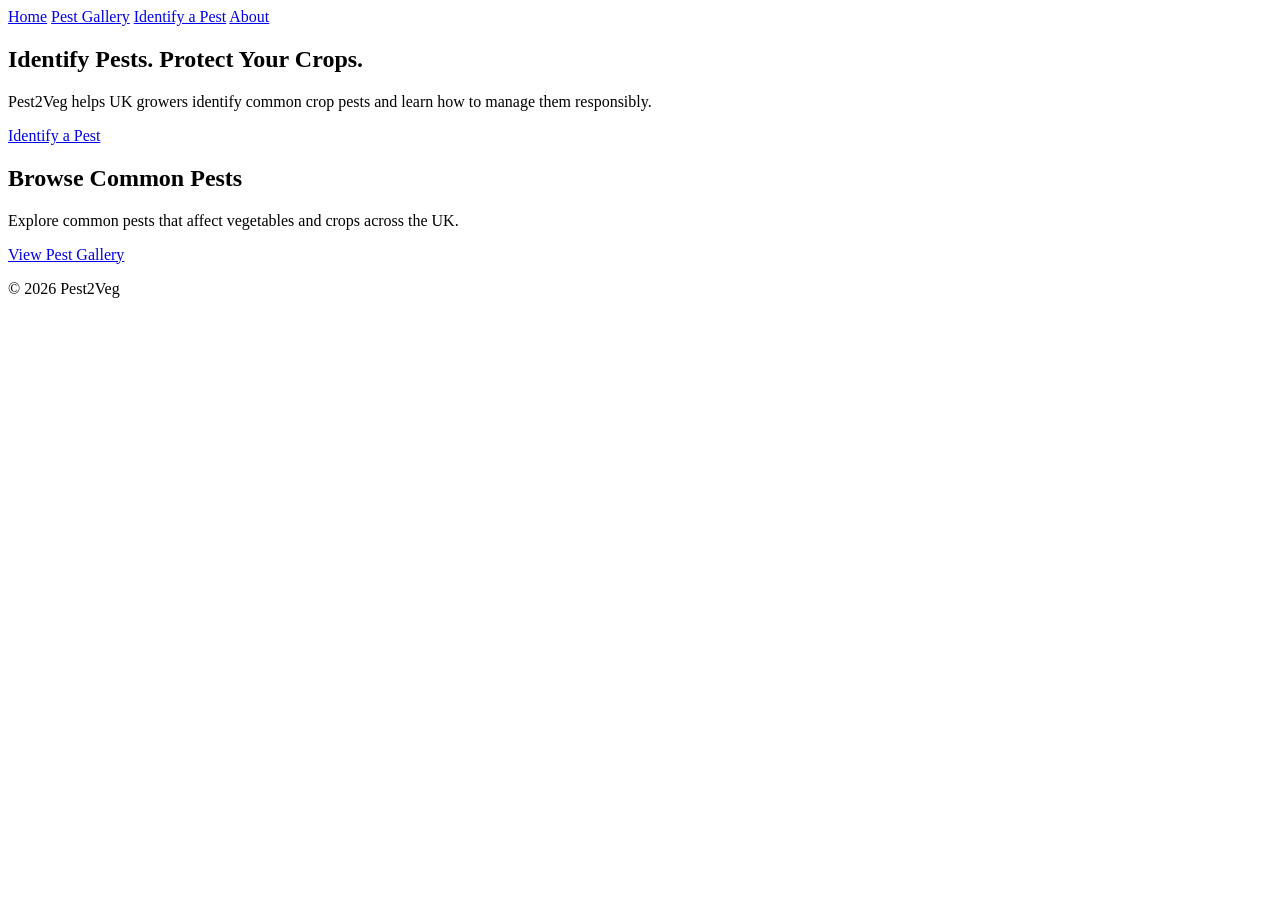
==== index.html @ 7bd34e74 "Add initial homepage HTML structure" ====
<!DOCTYPE html>
<html lang="en">
  <head>
    <meta charset="UTF-8">
    <meta name="viewport" content="width=device-width, initial-scale=1.0">
    <title>Pest2Veg | Pest Identification</title>
    <meta name="description" content="Pest2Veg helps UK growers identify common crop pests and find useful pest information.">
  </head>
  <body>
    <header>
      <nav>
        <a href="index.html">Home</a>
        <a href="gallery.html">Pest Gallery</a>
        <a href="identify.html">Identify a Pest</a>
        <a href="about.html">About</a>
      </nav>
    </header>
    <main>
      <section>
        <h1>Identify Pests. Protect Your Crops.</h1>
        <p>Pest2Veg helps UK growers identify common crop pests and learn how to manage them responsibly.</p>
        <a href="identify.html">Identify a Pest</a>
      </section>
      <section>
        <h2>Browse Common Pests</h2>
        <p>Explore common pests that affect vegetables and crops across the UK.</p>
        <a href="gallery.html">View Pest Gallery</a>
      </section>
    </main>
    <footer>
      <p>&copy; 2026 Pest2Veg</p>
    </footer>
  </body>
</html>
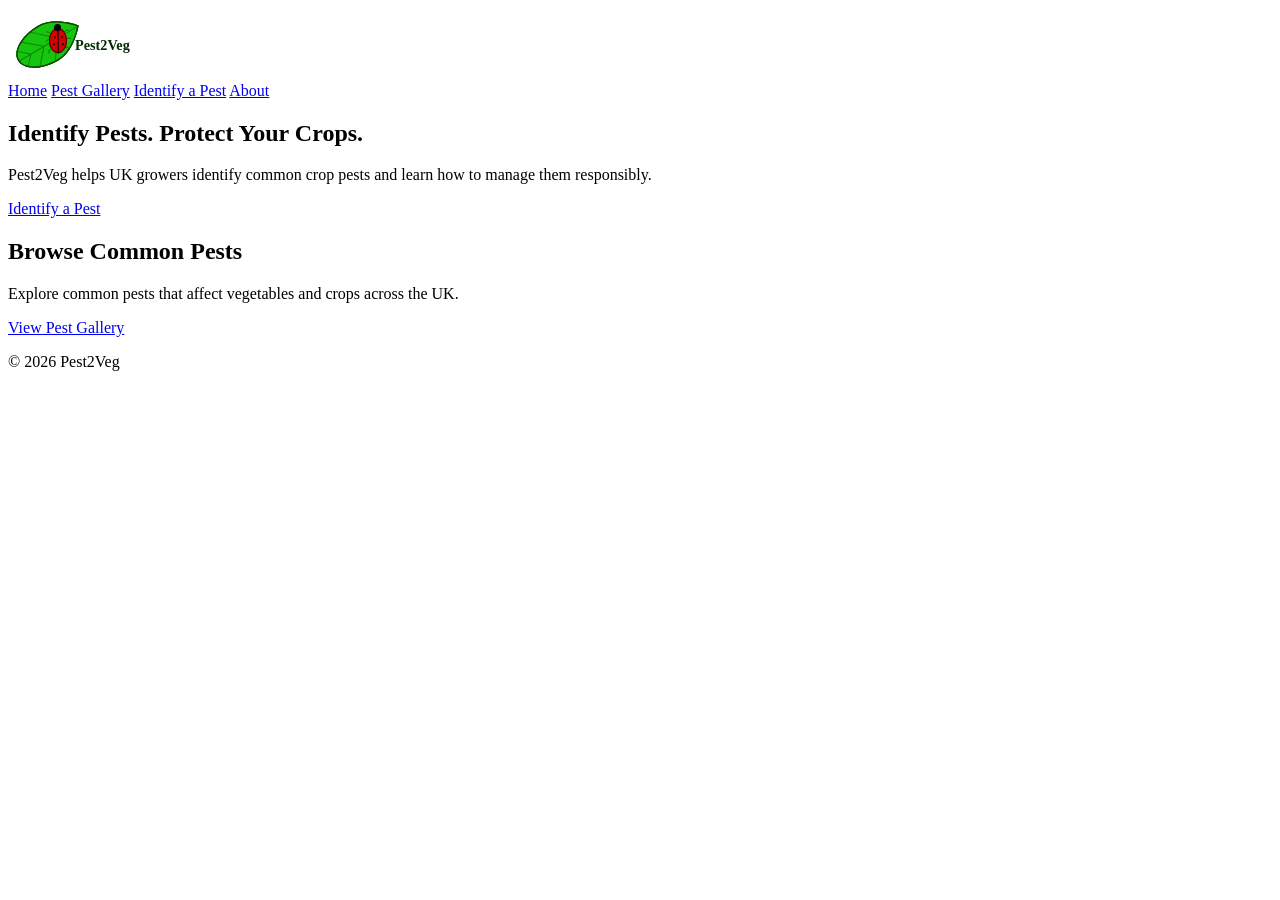
==== commit 5b0f6728: "Add Pest2Veg logo to homepage header" ====
--- a/index.html
+++ b/index.html
@@ -8,6 +8,7 @@
   </head>
   <body>
     <header>
+      <img src="pest2veg-logo.svg" alt="Pest2Veg">
       <nav>
         <a href="index.html">Home</a>
         <a href="gallery.html">Pest Gallery</a>
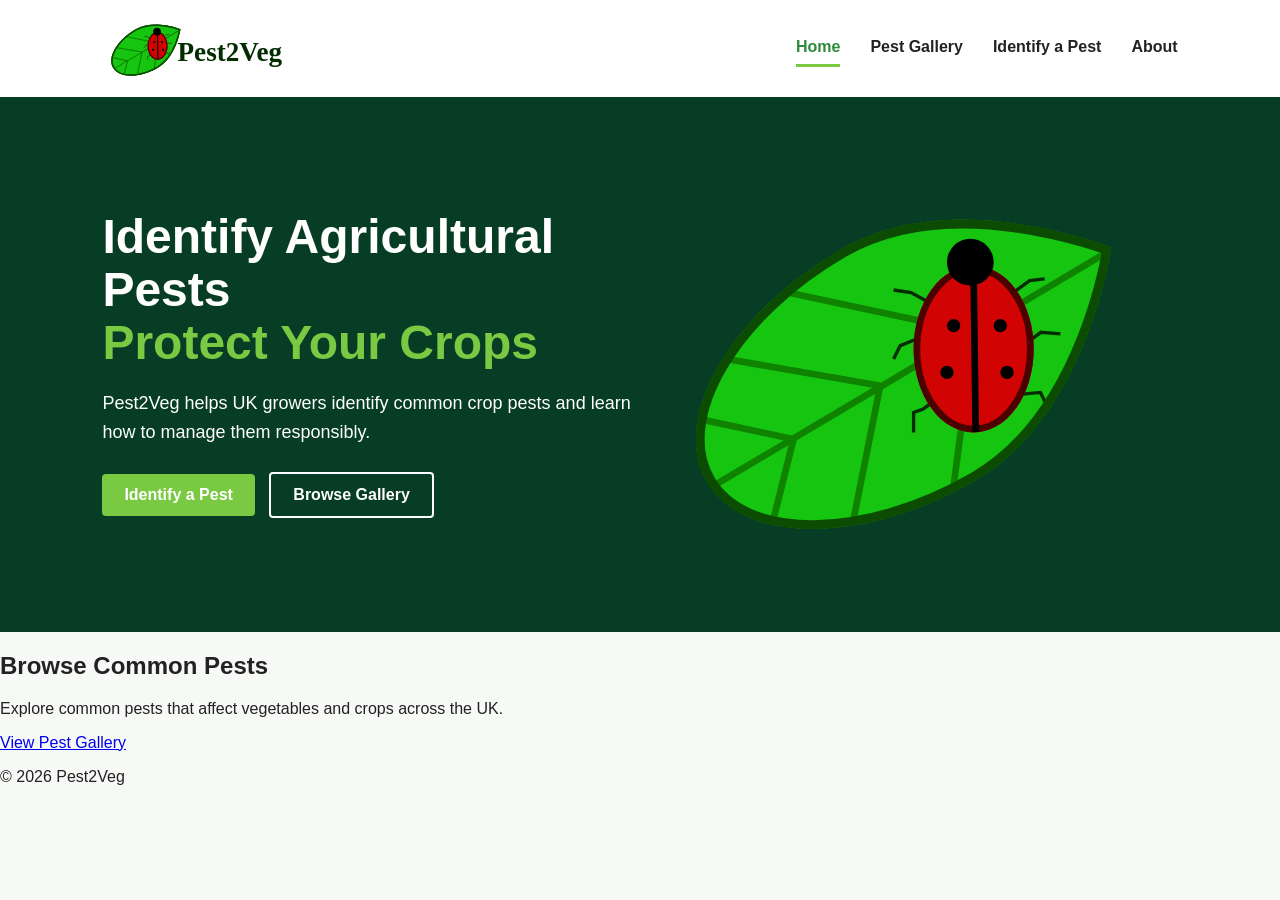
==== commit 33c607db: "Add initial site styling and Pest2Veg branding" ====
--- a/index.html
+++ b/index.html
@@ -3,6 +3,7 @@
   <head>
     <meta charset="UTF-8">
     <meta name="viewport" content="width=device-width, initial-scale=1.0">
+    <link rel="stylesheet" href="style.css">
     <title>Pest2Veg | Pest Identification</title>
     <meta name="description" content="Pest2Veg helps UK growers identify common crop pests and find useful pest information.">
   </head>
@@ -10,17 +11,26 @@
     <header>
       <img src="pest2veg-logo.svg" alt="Pest2Veg">
       <nav>
-        <a href="index.html">Home</a>
+        <a class="active" href="index.html">Home</a>
         <a href="gallery.html">Pest Gallery</a>
         <a href="identify.html">Identify a Pest</a>
         <a href="about.html">About</a>
       </nav>
     </header>
     <main>
-      <section>
-        <h1>Identify Pests. Protect Your Crops.</h1>
+      <section class="hero">
+        <div class="hero-content">
+        <h1>
+          Identify Agricultural Pests<br> 
+          <span>Protect Your Crops</span>
+        </h1>
         <p>Pest2Veg helps UK growers identify common crop pests and learn how to manage them responsibly.</p>
-        <a href="identify.html">Identify a Pest</a>
+        <a class="btn btn-primary" href="identify.html">Identify a Pest</a>
+        <a class="btn btn-secondary" href="gallery.html">Browse Gallery</a>
+        </div>
+        <div class="hero-image">
+          <img src="pest2veg-icon.svg" alt="">
+        </div>
       </section>
       <section>
         <h2>Browse Common Pests</h2>
--- a/style.css
+++ b/style.css
@@ -0,0 +1,125 @@
+/* ---------- GLOBAL ---------- */
+
+body {
+    margin: 0;
+    font-family: Arial, sans-serif;
+    background-color: #f7f9f6;
+    color: #222;
+}
+
+
+/* ---------- HEADER ---------- */
+
+header {
+    background-color: #ffffff;
+}
+
+header > img {
+    width: 180px;
+    height: auto;
+}
+
+
+/* ---------- HOMEPAGE HERO ---------- */
+
+.hero {
+    display: flex;
+    align-items: center;
+    justify-content: space-between;
+    background-color: #063d24;
+    color: white;
+    padding: 35px 8%;
+    min-height: 300px;
+}
+
+
+/* Left side */
+
+.hero-content {
+    flex: 1;
+    max-width: 550px;
+}
+
+.hero-content h1 {
+    font-size: 48px;
+    line-height: 1.1;
+    margin-top: 0;
+    margin-bottom: 20px;
+}
+
+.hero-content h1 span {
+    color: #7ac943;
+}
+
+.hero-content p {
+    font-size: 18px;
+    line-height: 1.6;
+    margin-bottom: 25px;
+}
+
+
+/* Right side */
+
+.hero-image {
+    flex: 1;
+    display: flex;
+    justify-content: center;
+    align-items: center;
+}
+
+.hero-image img {
+    width: 550px;
+    height: auto;
+    max-width: 100%;
+}
+
+
+/* ---------- HERO BUTTONS ---------- */
+
+.btn {
+    display: inline-block;
+    padding: 12px 22px;
+    margin-right: 10px;
+    text-decoration: none;
+    font-weight: bold;
+    border-radius: 4px;
+}
+
+.btn-primary {
+    background-color: #7ac943;
+    color: white;
+}
+
+.btn-secondary {
+    border: 2px solid white;
+    color: white;
+}
+
+header {
+    display:flex;
+    align-items: center;
+    justify-content: space-between;
+    padding: 10px 8%;
+    background-color: #ffffff;
+}
+
+nav {
+    display: flex;
+    gap: 30px;
+}
+
+nav a {
+    color: #222;
+    text-decoration: none;
+    font-weight: 600;
+    padding: 8px 0;
+}
+
+nav a:hover {
+    color: #2e8b3c;
+}
+
+nav a.active {
+    color: #2e8b3c;
+    border-bottom: 3px solid #7ac943;
+}
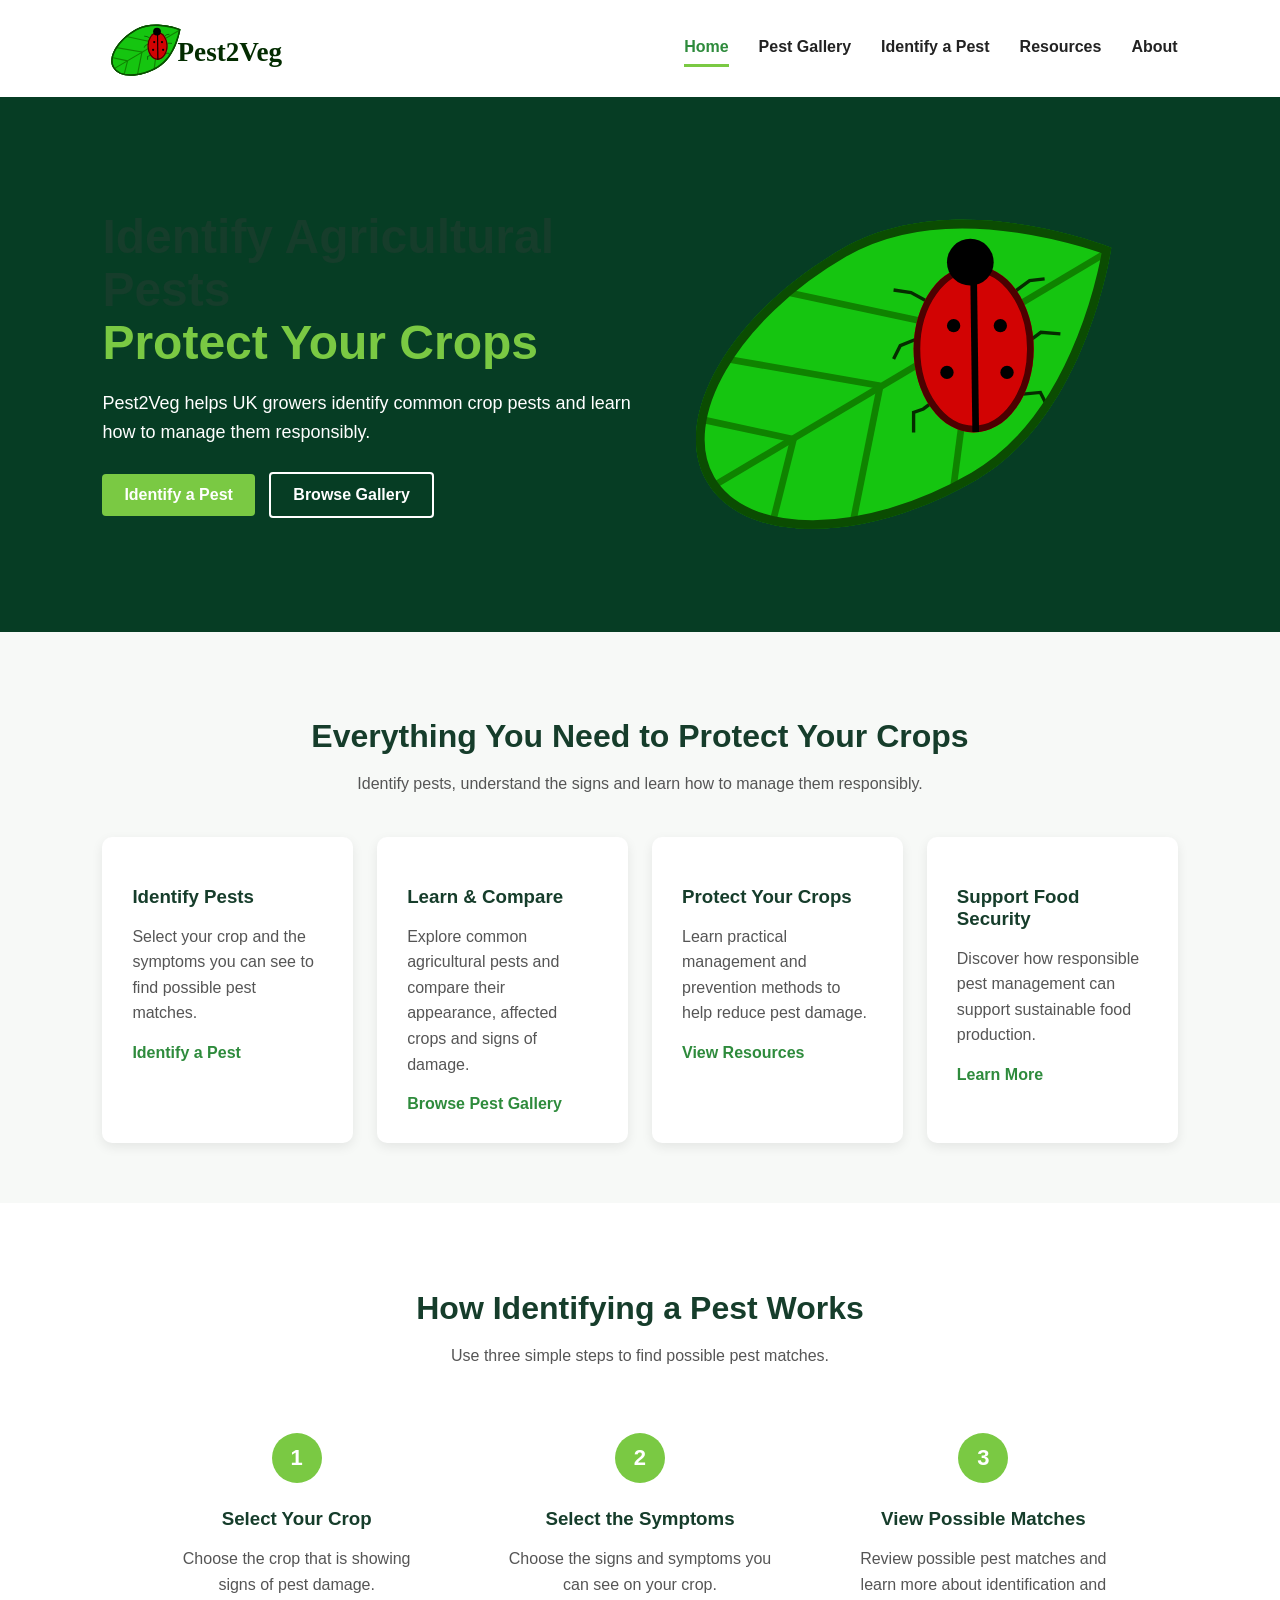
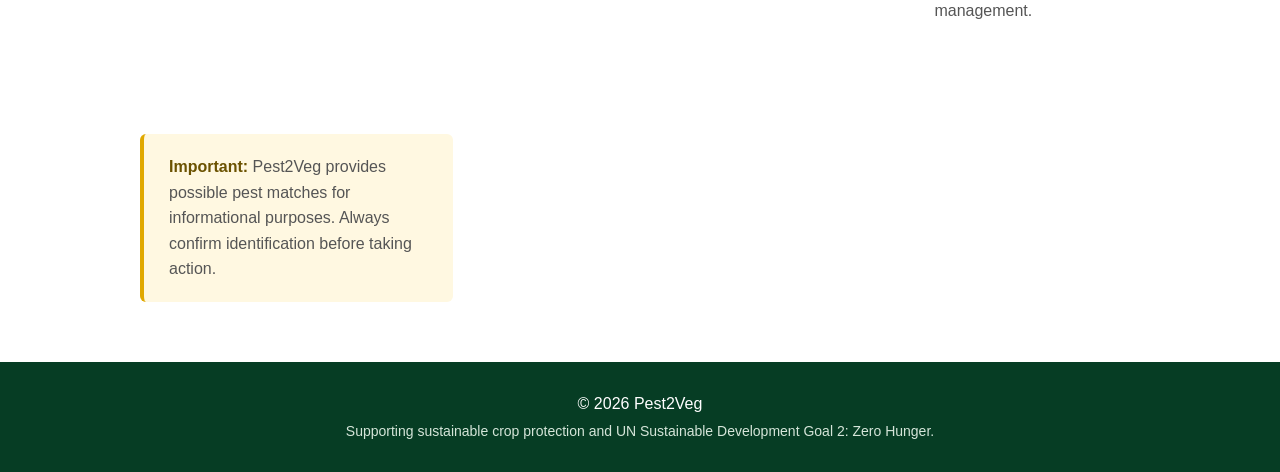
==== commit a586a0c4: "Build pest gallery layout and add pest images" ====
--- a/index.html
+++ b/index.html
@@ -5,41 +5,125 @@
     <meta name="viewport" content="width=device-width, initial-scale=1.0">
     <link rel="stylesheet" href="style.css">
     <title>Pest2Veg | Pest Identification</title>
-    <meta name="description" content="Pest2Veg helps UK growers identify common crop pests and find useful pest information.">
+    <meta
+      name="description"
+      content="Pest2Veg helps UK growers identify common crop pests and find useful pest information."
+    >
   </head>
+
   <body>
     <header>
       <img src="pest2veg-logo.svg" alt="Pest2Veg">
+
       <nav>
         <a class="active" href="index.html">Home</a>
         <a href="gallery.html">Pest Gallery</a>
         <a href="identify.html">Identify a Pest</a>
+        <a href="resources.html">Resources</a>
         <a href="about.html">About</a>
       </nav>
     </header>
+
     <main>
       <section class="hero">
         <div class="hero-content">
-        <h1>
-          Identify Agricultural Pests<br> 
-          <span>Protect Your Crops</span>
-        </h1>
-        <p>Pest2Veg helps UK growers identify common crop pests and learn how to manage them responsibly.</p>
-        <a class="btn btn-primary" href="identify.html">Identify a Pest</a>
-        <a class="btn btn-secondary" href="gallery.html">Browse Gallery</a>
+          <h1>
+            Identify Agricultural Pests<br>
+            <span>Protect Your Crops</span>
+          </h1>
+
+          <p>
+            Pest2Veg helps UK growers identify common crop pests and learn how
+            to manage them responsibly.
+          </p>
+
+          <a class="btn btn-primary" href="identify.html">Identify a Pest</a>
+          <a class="btn btn-secondary" href="gallery.html">Browse Gallery</a>
         </div>
+
         <div class="hero-image">
           <img src="pest2veg-icon.svg" alt="">
         </div>
       </section>
-      <section>
-        <h2>Browse Common Pests</h2>
-        <p>Explore common pests that affect vegetables and crops across the UK.</p>
-        <a href="gallery.html">View Pest Gallery</a>
+
+      <section class="features">
+        <div class="section-heading">
+          <h2>Everything You Need to Protect Your Crops</h2>
+          <p>
+            Identify pests, understand the signs and learn how to manage them
+            responsibly.
+          </p>
+        </div>
+
+        <div class="feature-grid">
+          <div class="feature-card">
+            <h3>Identify Pests</h3>
+            <p>
+              Select your crop and the symptoms you can see to find possible
+              pest matches.
+            </p>
+            <a href="identify.html">Identify a Pest</a>
+          </div>
+
+          <div class="feature-card">
+            <h3>Learn &amp; Compare</h3>
+            <p>
+              Explore common agricultural pests and compare their appearance,
+              affected crops and signs of damage.
+            </p>
+            <a href="gallery.html">Browse Pest Gallery</a>
+          </div>
+
+          <div class="feature-card">
+            <h3>Protect Your Crops</h3>
+            <p>
+              Learn practical management and prevention methods to help reduce
+              pest damage.
+            </p>
+            <a href="resources.html">View Resources</a>
+          </div>
+
+          <div class="feature-card">
+            <h3>Support Food Security</h3>
+            <p>
+              Discover how responsible pest management can support sustainable
+              food production.
+            </p>
+            <a href="about.html">Learn More</a>
+          </div>
+        </div>
+      </section>
+      <section class="how-it-works">
+        <div class="section-heading">
+          <h2>How Identifying a Pest Works</h2>
+          <p>Use three simple steps to find possible pest matches.</p>
+        </div>
+        <div class="steps">
+          <div class="step">
+            <span class="step-number">1</span>
+            <h3>Select Your Crop</h3>
+            <p>Choose the crop that is showing signs of pest damage.</p>
+          </div>
+          <div class="step">
+            <span class="step-number">2</span>
+            <h3>Select the Symptoms</h3>
+            <p>Choose the signs and symptoms you can see on your crop.</p>
+          </div>
+          <div class="step">
+            <span class="step-number">3</span>
+            <h3>View Possible Matches</h3>
+            <p>Review possible pest matches and learn more about identification and management.</p>
+          </div>
+          <div class="disclaimer">
+            <strong>Important:</strong>
+            <p>Pest2Veg provides possible pest matches for informational purposes. Always confirm identification before taking action.</p>
+          </div>
+        </div>
       </section>
     </main>
     <footer>
-      <p>&copy; 2026 Pest2Veg</p>
-    </footer>
+  <p>&copy; 2026 Pest2Veg</p>
+  <p>Supporting sustainable crop protection and UN Sustainable Development Goal 2: Zero Hunger.</p>
+</footer>
   </body>
 </html>
--- a/style.css
+++ b/style.css
@@ -11,12 +11,40 @@
 /* ---------- HEADER ---------- */
 
 header {
+    display: flex;
+    align-items: center;
+    justify-content: space-between;
+    padding: 10px 8%;
     background-color: #ffffff;
 }
 
 header > img {
     width: 180px;
     height: auto;
+}
+
+
+/* ---------- NAVIGATION ---------- */
+
+nav {
+    display: flex;
+    gap: 30px;
+}
+
+nav a {
+    color: #222;
+    text-decoration: none;
+    font-weight: 600;
+    padding: 8px 0;
+}
+
+nav a:hover {
+    color: #2e8b3c;
+}
+
+nav a.active {
+    color: #2e8b3c;
+    border-bottom: 3px solid #7ac943;
 }
 
 
@@ -33,7 +61,7 @@
 }
 
 
-/* Left side */
+/* Hero left side */
 
 .hero-content {
     flex: 1;
@@ -58,7 +86,7 @@
 }
 
 
-/* Right side */
+/* Hero right side */
 
 .hero-image {
     flex: 1;
@@ -95,31 +123,278 @@
     color: white;
 }
 
-header {
-    display:flex;
+
+/* ---------- FEATURES SECTION ---------- */
+
+.features {
+    padding: 60px 8%;
+    background-color: #f7f9f7;
+}
+
+.section-heading {
+    text-align: center;
+    max-width: 700px;
+    margin: 0 auto 40px;
+}
+
+.section-heading h2 {
+    font-size: 32px;
+    color: #163d2b;
+    margin-bottom: 10px;
+}
+
+.section-heading p {
+    color: #555;
+    line-height: 1.6;
+}
+
+
+/* ---------- FEATURE CARDS ---------- */
+
+.feature-grid {
+    display: grid;
+    grid-template-columns: repeat(4, 1fr);
+    gap: 24px;
+}
+
+.feature-card {
+    background-color: #ffffff;
+    padding: 30px;
+    border-radius: 10px;
+    box-shadow: 0 4px 12px rgba(0, 0, 0, 0.08);
+    transition: transform 0.2s ease, box-shadow 0.2s ease;
+}
+
+.feature-card h3 {
+    color: #163d2b;
+    margin-bottom: 12px;
+}
+
+.feature-card p {
+    color: #555;
+    line-height: 1.6;
+    margin-bottom: 18px;
+}
+
+.feature-card a {
+    color: #2e8b3c;
+    text-decoration: none;
+    font-weight: 600;
+}
+
+.feature-card:hover {
+    transform: translateY(-5px);
+    box-shadow: 0 8px 20px rgba(0, 0, 0, 0.12);
+}
+
+/* ---------- HOW IT WORKS ---------- */
+
+.how-it-works {
+    padding: 60px 8%;
+    background-color: #ffffff;
+}
+
+.steps {
+    display: grid;
+    grid-template-columns: repeat(3, 1fr);
+    gap: 30px;
+    max-width: 1000px;
+    margin: 0 auto;
+}
+
+.step {
+    text-align: center;
+    padding: 25px;
+}
+
+.step-number {
+    display: inline-flex;
     align-items: center;
-    justify-content: space-between;
-    padding: 10px 8%;
+    justify-content: center;
+    width: 50px;
+    height: 50px;
+    background-color: #7ac943;
+    color: #ffffff;
+    border-radius: 50%;
+    font-size: 22px;
+    font-weight: bold;
+    margin-bottom: 15px;
+}
+
+.step h3 {
+    color: #163d2b;
+    margin: 10px 0;
+}
+
+.step p {
+    color: #555;
+    line-height: 1.6;
+}
+
+/* ---------- DISCLAIMER ---------- */
+
+.disclaimer {
+    max-width: 900px;
+    margin: 40px auto 0;
+    padding: 20px 25px;
+    background-color: #fff8e1;
+    border-left: 4px solid #e0a800;
+    border-radius: 6px;
+}
+
+.disclaimer strong {
+    color: #6b5200;
+}
+
+.disclaimer p {
+    display: inline;
+    color: #555;
+    line-height: 1.6;
+    margin: 0;
+}
+
+/* ---------- FOOTER ---------- */
+
+footer {
+    background-color: #063d24;
+    color: #ffffff;
+    text-align: center;
+    padding: 25px 8%;
+}
+
+footer p {
+    margin: 5px 0;
+    line-height: 1.5;
+}
+
+footer p:last-child {
+    font-size: 14px;
+    color: #d5e5d9;
+}
+
+/* ---------- PEST GALLERY ---------- */
+
+main > section {
+    padding: 40px 8%;
+}
+
+main > section h1 {
+    font-size: 40px;
+    color: #163d2b;
+    margin-bottom: 10px;
+}
+
+.page-intro {
+    color: #555;
+    font-size: 17px;
+    line-height: 1.6;
+    margin-bottom: 30px;
+}
+
+.gallery-filters {
+    display: grid;
+    grid-template-columns: 2fr 1fr 1fr;
+    gap: 20px;
     background-color: #ffffff;
-}
-
-nav {
-    display: flex;
-    gap: 30px;
-}
-
-nav a {
-    color: #222;
+    padding: 25px;
+    border-radius: 10px;
+    box-shadow: 0 4px 12px rgba(0, 0, 0, 0.08);
+}
+
+.filter-group {
+    display: flex;
+    flex-direction: column;
+    gap: 8px;
+}
+
+.filter-group label {
+    font-weight: 600;
+    color: #163d2b;
+}
+
+.filter-group input,
+.filter-group select {
+    padding: 12px;
+    border: 1px solid #ccc;
+    border-radius: 6px;
+    font-size: 15px;
+}
+
+.results-count {
+    margin-top: 25px;
+    color: #555;
+}
+
+/* ---------- PEST CARDS ---------- */
+
+.pest-grid {
+    display: grid;
+    grid-template-columns: repeat(4, 1fr);
+    gap: 24px;
+}
+
+.pest-card {
+    background-color: #ffffff;
+    padding: 25px;
+    border-radius: 10px;
+    box-shadow: 0 4px 12px rgba(0, 0, 0, 0.08);
+    transition: transform 0.2s ease, box-shadow 0.2s ease;
+}
+
+.pest-card:hover {
+    transform: translateY(-5px);
+    box-shadow: 0 8px 20px rgba(0, 0, 0, 0.12);
+}
+
+.pest-card h3 {
+    color: #163d2b;
+    margin-top: 0;
+    margin-bottom: 10px;
+}
+
+.pest-type {
+    display: inline-block;
+    background-color: #e7f4e4;
+    color: #2e6b35;
+    padding: 5px 10px;
+    border-radius: 20px;
+    font-size: 13px;
+    font-weight: 600;
+}
+
+.pest-card p {
+    color: #555;
+    line-height: 1.5;
+}
+
+.pest-card a {
+    color: #2e8b3c;
     text-decoration: none;
     font-weight: 600;
-    padding: 8px 0;
-}
-
-nav a:hover {
-    color: #2e8b3c;
-}
-
-nav a.active {
-    color: #2e8b3c;
-    border-bottom: 3px solid #7ac943;
+}
+
+.pest-card {
+    padding: 0;
+    overflow: hidden;
+}
+
+.pest-image {
+    height: 180px;
+    background-color: #e7eee8;
+    display: flex;
+    align-items: center;
+    justify-content: center;
+    color: #6b7c70;
+    font-weight: 600;
+}
+
+.pest-card-content {
+    padding: 22px;
+}
+
+.pest-image img {
+    width: 100%;
+    height: 180px;
+    object-fit: cover;
+    display:block;
 }
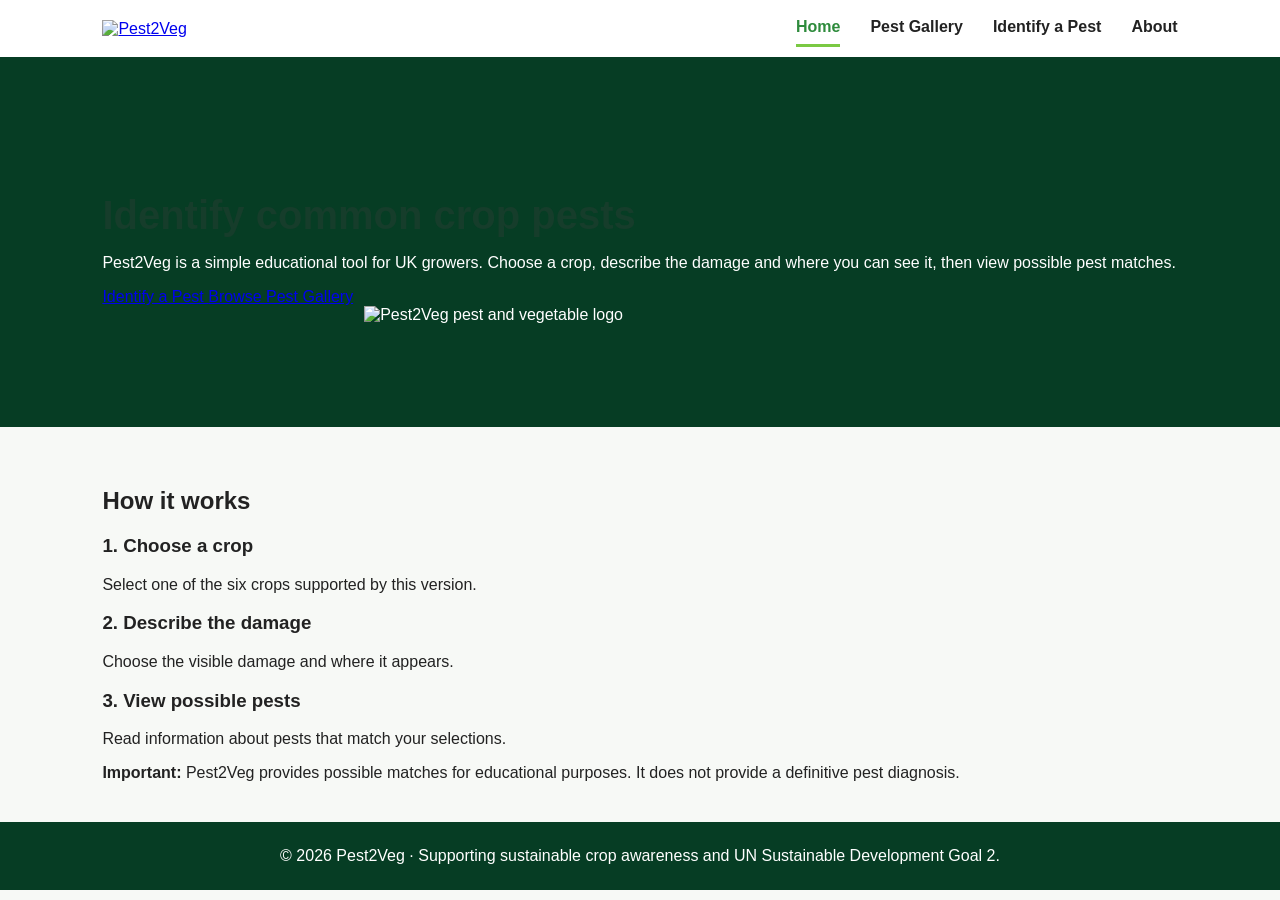
==== commit 5be60767: "Update Pest2Veg HTML structure Updated the main HTML pages for the simplified Pest2Veg structure. Ad" ====
--- a/index.html
+++ b/index.html
@@ -1,129 +1,121 @@
 <!DOCTYPE html>
 <html lang="en">
-  <head>
+
+<head>
     <meta charset="UTF-8">
-    <meta name="viewport" content="width=device-width, initial-scale=1.0">
+    <meta name="viewport" content="width=device-width, initial-scale=1">
+
+    <title>Pest2Veg | Home</title>
+
     <link rel="stylesheet" href="style.css">
-    <title>Pest2Veg | Pest Identification</title>
-    <meta
-      name="description"
-      content="Pest2Veg helps UK growers identify common crop pests and find useful pest information."
-    >
-  </head>
+</head>
 
-  <body>
+<body>
+
     <header>
-      <img src="pest2veg-logo.svg" alt="Pest2Veg">
+        <a href="index.html">
+            <img class="logo" src="assets/pest2veg-logo.svg" alt="Pest2Veg">
+        </a>
 
-      <nav>
-        <a class="active" href="index.html">Home</a>
-        <a href="gallery.html">Pest Gallery</a>
-        <a href="identify.html">Identify a Pest</a>
-        <a href="resources.html">Resources</a>
-        <a href="about.html">About</a>
-      </nav>
+        <nav>
+            <a class="active" href="index.html">Home</a>
+            <a href="gallery.html">Pest Gallery</a>
+            <a href="identify.html">Identify a Pest</a>
+            <a href="about.html">About</a>
+        </nav>
     </header>
 
     <main>
-      <section class="hero">
-        <div class="hero-content">
-          <h1>
-            Identify Agricultural Pests<br>
-            <span>Protect Your Crops</span>
-          </h1>
 
-          <p>
-            Pest2Veg helps UK growers identify common crop pests and learn how
-            to manage them responsibly.
-          </p>
+        <section class="hero">
 
-          <a class="btn btn-primary" href="identify.html">Identify a Pest</a>
-          <a class="btn btn-secondary" href="gallery.html">Browse Gallery</a>
-        </div>
+            <div class="hero-layout">
 
-        <div class="hero-image">
-          <img src="pest2veg-icon.svg" alt="">
-        </div>
-      </section>
+                <div class="hero-inner">
 
-      <section class="features">
-        <div class="section-heading">
-          <h2>Everything You Need to Protect Your Crops</h2>
-          <p>
-            Identify pests, understand the signs and learn how to manage them
-            responsibly.
-          </p>
-        </div>
+                    <h1>
+                        Identify <span>common crop pests</span>
+                    </h1>
 
-        <div class="feature-grid">
-          <div class="feature-card">
-            <h3>Identify Pests</h3>
-            <p>
-              Select your crop and the symptoms you can see to find possible
-              pest matches.
-            </p>
-            <a href="identify.html">Identify a Pest</a>
-          </div>
+                    <p>
+                        Pest2Veg is a simple educational tool for UK growers.
+                        Choose a crop, describe the damage and where you can see it,
+                        then view possible pest matches.
+                    </p>
 
-          <div class="feature-card">
-            <h3>Learn &amp; Compare</h3>
-            <p>
-              Explore common agricultural pests and compare their appearance,
-              affected crops and signs of damage.
-            </p>
-            <a href="gallery.html">Browse Pest Gallery</a>
-          </div>
+                    <a class="button" href="identify.html">
+                        Identify a Pest
+                    </a>
 
-          <div class="feature-card">
-            <h3>Protect Your Crops</h3>
-            <p>
-              Learn practical management and prevention methods to help reduce
-              pest damage.
-            </p>
-            <a href="resources.html">View Resources</a>
-          </div>
+                    <a class="button secondary" href="gallery.html">
+                        Browse Pest Gallery
+                    </a>
 
-          <div class="feature-card">
-            <h3>Support Food Security</h3>
-            <p>
-              Discover how responsible pest management can support sustainable
-              food production.
-            </p>
-            <a href="about.html">Learn More</a>
-          </div>
-        </div>
-      </section>
-      <section class="how-it-works">
-        <div class="section-heading">
-          <h2>How Identifying a Pest Works</h2>
-          <p>Use three simple steps to find possible pest matches.</p>
-        </div>
-        <div class="steps">
-          <div class="step">
-            <span class="step-number">1</span>
-            <h3>Select Your Crop</h3>
-            <p>Choose the crop that is showing signs of pest damage.</p>
-          </div>
-          <div class="step">
-            <span class="step-number">2</span>
-            <h3>Select the Symptoms</h3>
-            <p>Choose the signs and symptoms you can see on your crop.</p>
-          </div>
-          <div class="step">
-            <span class="step-number">3</span>
-            <h3>View Possible Matches</h3>
-            <p>Review possible pest matches and learn more about identification and management.</p>
-          </div>
-          <div class="disclaimer">
-            <strong>Important:</strong>
-            <p>Pest2Veg provides possible pest matches for informational purposes. Always confirm identification before taking action.</p>
-          </div>
-        </div>
-      </section>
+                </div>
+
+                <div class="hero-image">
+                    <img
+                        src="assets/pest2veg-hero-icon.svg"
+                        alt="Pest2Veg pest and vegetable logo">
+                </div>
+
+            </div>
+
+        </section>
+
+        <section class="section">
+
+            <h2>How it works</h2>
+
+            <div class="cards">
+
+                <div class="card">
+                    <div class="card-body">
+                        <h3>1. Choose a crop</h3>
+
+                        <p>
+                            Select one of the six crops supported by this version.
+                        </p>
+                    </div>
+                </div>
+
+                <div class="card">
+                    <div class="card-body">
+                        <h3>2. Describe the damage</h3>
+
+                        <p>
+                            Choose the visible damage and where it appears.
+                        </p>
+                    </div>
+                </div>
+
+                <div class="card">
+                    <div class="card-body">
+                        <h3>3. View possible pests</h3>
+
+                        <p>
+                            Read information about pests that match your selections.
+                        </p>
+                    </div>
+                </div>
+
+            </div>
+
+            <div class="notice">
+                <strong>Important:</strong>
+                Pest2Veg provides possible matches for educational purposes.
+                It does not provide a definitive pest diagnosis.
+            </div>
+
+        </section>
+
     </main>
+
     <footer>
-  <p>&copy; 2026 Pest2Veg</p>
-  <p>Supporting sustainable crop protection and UN Sustainable Development Goal 2: Zero Hunger.</p>
-</footer>
-  </body>
-</html>
+        © 2026 Pest2Veg · Supporting sustainable crop awareness and
+        UN Sustainable Development Goal 2.
+    </footer>
+
+</body>
+
+</html>
--- a/style.css
+++ b/style.css
@@ -397,4 +397,173 @@
     height: 180px;
     object-fit: cover;
     display:block;
+}
+
+/* PEST DETAILS PAGE */
+
+.pest-details {
+    padding: 40px 8% 60px;
+}
+
+.back-link {
+    display: inline-block;
+    color: #2e8b3c;
+    text-decoration: none;
+    font-weight: 600;
+    margin-bottom: 15px;
+}
+
+.back-link:hover {
+    text-decoration: underline;
+}
+
+.breadcrumb {
+    color: #666;
+    margin-bottom: 30px;
+}
+
+.breadcrumb a {
+    color: #2e8b3c;
+    text-decoration: none;
+}
+
+.pest-details-grid {
+    display: grid;
+    grid-template-columns: 1fr 1fr;
+    gap: 50px;
+    align-items: center;
+}
+
+.pest-details-image img {
+    width: 100%;
+    height: 380px;
+    object-fit: cover;
+    border-radius: 10px;
+}
+
+.pest-details-info h1 {
+    font-size: 42px;
+    color: #163d2b;
+    margin: 15px 0;
+}
+
+.pest-details-info h2 {
+    color: #163d2b;
+    margin-top: 25px;
+}
+
+.pest-details-info p {
+    color: #555;
+    line-height: 1.7;
+}
+
+.pest-info-section {
+    max-width: 1100px;
+    margin: 0 auto 25px;
+    padding: 30px;
+    background-color: #ffffff;
+    border-radius: 10px;
+    box-shadow: 0 4px 12px rgba(0, 0, 0, 0.08);
+}
+
+.pest-info-section h2 {
+    color: #163d2b;
+    margin-top: 0;
+    margin-bottom: 15px;
+}
+
+.pest-info-section p {
+    color: #555;
+    line-height: 1.7;
+    margin-bottom: 0;
+}
+
+.key-facts {
+    margin-top: 25px;
+    padding: 20px;
+    background-color: #eef6ec;
+    border-left: 4px solid #7ac943;
+    border-radius: 6px;
+}
+
+.key-facts h2 {
+    margin-top: 0;
+    margin-bottom: 15px;
+    color: #163d2b;
+}
+
+.key-facts p {
+    margin: 8px 0;
+}
+
+.image-credit {
+    margin-top: 8px;
+    font-size: 12px;
+    color: #777;
+    line-height: 1.4;
+}
+
+.image-credit span {
+    font-style: italic;
+}
+
+/* ---------- RESOURCES PAGE ---------- */
+
+.resources-section {
+    display: grid;
+    grid-template-columns: repeat(3, 1fr);
+    gap: 24px;
+    padding-top: 0;
+}
+
+.resource-card {
+    background-color: #ffffff;
+    padding: 30px;
+    border-radius: 10px;
+    box-shadow: 0 4px 12px rgba(0, 0, 0, 0.08);
+}
+
+.resource-card h2 {
+    color: #163d2b;
+    margin-top: 0;
+    margin-bottom: 15px;
+}
+
+.resource-card p {
+    color: #555;
+    line-height: 1.7;
+}
+
+.resource-card a {
+    display: inline-block;
+    margin-top: 10px;
+    color: #2e8b3c;
+    text-decoration: none;
+    font-weight: 600;
+}
+
+.resource-card a:hover {
+    text-decoration: underline;
+}
+
+/* ---------- ABOUT PAGE ---------- */
+
+.about-section {
+    max-width: 1000px;
+    margin: 0 auto 25px;
+    padding: 30px;
+    background-color: #ffffff;
+    border-radius: 10px;
+    box-shadow: 0 4px 12px rgba(0, 0, 0, 0.08);
+}
+
+.about-section h2 {
+    color: #163d2b;
+    margin-top: 0;
+    margin-bottom: 15px;
+}
+
+.about-section p {
+    color: #555;
+    line-height: 1.7;
 }
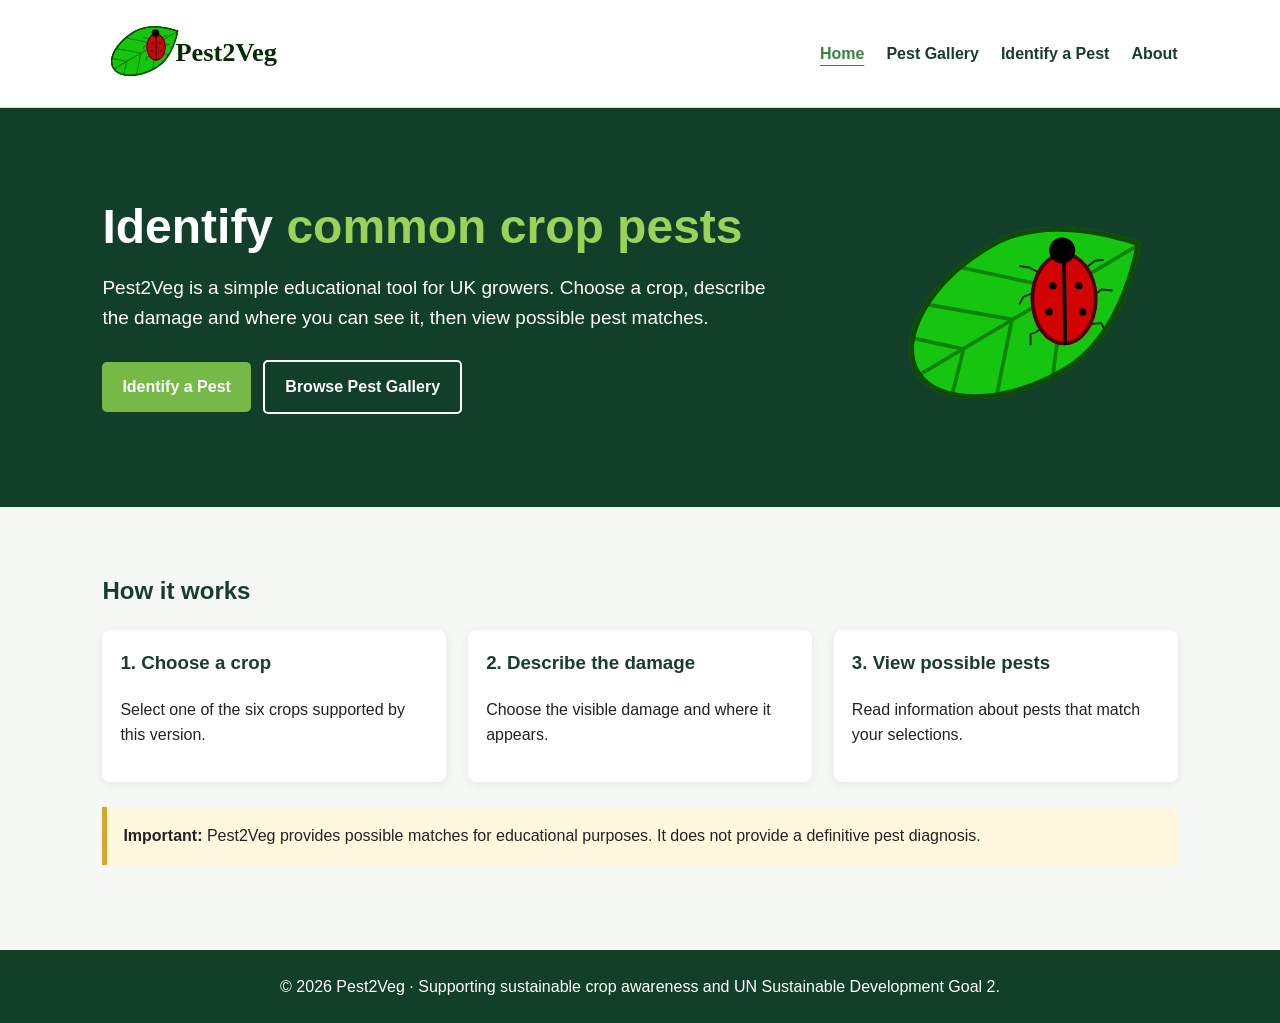
==== commit 4947c068: "Improve mobile responsive layout and navigation" ====
--- a/index.html
+++ b/index.html
@@ -16,6 +16,14 @@
         <a href="index.html">
             <img class="logo" src="assets/pest2veg-logo.svg" alt="Pest2Veg">
         </a>
+
+        <button
+            class="menu-toggle"
+            type="button"
+            aria-label="Open navigation menu"
+            aria-expanded="false">
+            ☰
+        </button>
 
         <nav>
             <a class="active" href="index.html">Home</a>
@@ -116,6 +124,9 @@
         UN Sustainable Development Goal 2.
     </footer>
 
+    <script src="data.js"></script>
+    <script src="app.js"></script>
+
 </body>
 
 </html>
--- a/style.css
+++ b/style.css
@@ -1,569 +1,508 @@
-/* ---------- GLOBAL ---------- */
+* {
+    box-sizing: border-box;
+}
+
 
 body {
     margin: 0;
     font-family: Arial, sans-serif;
-    background-color: #f7f9f6;
+    background: #f6f8f5;
     color: #222;
-}
-
-
-/* ---------- HEADER ---------- */
+    line-height: 1.6;
+}
+
 
 header {
+    background: white;
+    border-bottom: 1px solid #ddd;
+    padding: 12px 8%;
     display: flex;
     align-items: center;
     justify-content: space-between;
-    padding: 10px 8%;
-    background-color: #ffffff;
-}
-
-header > img {
-    width: 180px;
-    height: auto;
-}
-
-
-/* ---------- NAVIGATION ---------- */
+    gap: 20px;
+}
+
+
+.logo {
+    width: 175px;
+}
+
 
 nav {
     display: flex;
-    gap: 30px;
-}
+    gap: 22px;
+    flex-wrap: wrap;
+}
+
 
 nav a {
-    color: #222;
+    color: #183d2b;
     text-decoration: none;
-    font-weight: 600;
-    padding: 8px 0;
-}
-
-nav a:hover {
-    color: #2e8b3c;
-}
-
+    font-weight: bold;
+}
+
+
+nav a:hover,
 nav a.active {
-    color: #2e8b3c;
-    border-bottom: 3px solid #7ac943;
-}
-
-
-/* ---------- HOMEPAGE HERO ---------- */
+    color: #39833f;
+    text-decoration: underline;
+    text-underline-offset: 6px;
+}
+
+
+main {
+    min-height: 70vh;
+}
+
+
+/* Hero section */
 
 .hero {
+    background: #123f2a;
+    color: white;
+    padding: 70px 8%;
+}
+
+
+.hero-layout {
     display: flex;
     align-items: center;
     justify-content: space-between;
-    background-color: #063d24;
-    color: white;
-    padding: 35px 8%;
-    min-height: 300px;
-}
-
-
-/* Hero left side */
-
-.hero-content {
+    gap: 50px;
+    max-width: 1200px;
+    margin: 0 auto;
+}
+
+
+.hero-inner {
+    max-width: 680px;
     flex: 1;
-    max-width: 550px;
-}
-
-.hero-content h1 {
+}
+
+
+.hero-image {
+    flex: 0 0 300px;
+    text-align: center;
+}
+
+
+.hero-image img {
+    width: 100%;
+    max-width: 300px;
+    height: auto;
+    display: block;
+    margin: 0 auto;
+}
+
+
+.hero h1 {
     font-size: 48px;
     line-height: 1.1;
-    margin-top: 0;
-    margin-bottom: 20px;
-}
-
-.hero-content h1 span {
-    color: #7ac943;
-}
-
-.hero-content p {
-    font-size: 18px;
-    line-height: 1.6;
-    margin-bottom: 25px;
-}
-
-
-/* Hero right side */
-
-.hero-image {
-    flex: 1;
-    display: flex;
-    justify-content: center;
-    align-items: center;
-}
-
-.hero-image img {
-    width: 550px;
-    height: auto;
-    max-width: 100%;
-}
-
-
-/* ---------- HERO BUTTONS ---------- */
-
-.btn {
+    margin: 0 0 18px;
+}
+
+
+.hero span {
+    color: #9bd35a;
+}
+
+
+.hero p {
+    font-size: 19px;
+    max-width: 680px;
+}
+
+
+/* Buttons */
+
+.button {
     display: inline-block;
-    padding: 12px 22px;
-    margin-right: 10px;
+    background: #76b947;
+    color: white;
+    padding: 12px 20px;
+    margin: 8px 8px 0 0;
+    border: 0;
+    border-radius: 5px;
     text-decoration: none;
     font-weight: bold;
-    border-radius: 4px;
-}
-
-.btn-primary {
-    background-color: #7ac943;
-    color: white;
-}
-
-.btn-secondary {
+    cursor: pointer;
+}
+
+
+.button.secondary {
+    background: transparent;
     border: 2px solid white;
-    color: white;
-}
-
-
-/* ---------- FEATURES SECTION ---------- */
-
-.features {
-    padding: 60px 8%;
-    background-color: #f7f9f7;
-}
-
-.section-heading {
-    text-align: center;
-    max-width: 700px;
-    margin: 0 auto 40px;
-}
-
-.section-heading h2 {
-    font-size: 32px;
-    color: #163d2b;
-    margin-bottom: 10px;
-}
-
-.section-heading p {
-    color: #555;
-    line-height: 1.6;
-}
-
-
-/* ---------- FEATURE CARDS ---------- */
-
-.feature-grid {
-    display: grid;
-    grid-template-columns: repeat(4, 1fr);
-    gap: 24px;
-}
-
-.feature-card {
-    background-color: #ffffff;
-    padding: 30px;
-    border-radius: 10px;
-    box-shadow: 0 4px 12px rgba(0, 0, 0, 0.08);
-    transition: transform 0.2s ease, box-shadow 0.2s ease;
-}
-
-.feature-card h3 {
-    color: #163d2b;
-    margin-bottom: 12px;
-}
-
-.feature-card p {
-    color: #555;
-    line-height: 1.6;
-    margin-bottom: 18px;
-}
-
-.feature-card a {
-    color: #2e8b3c;
-    text-decoration: none;
-    font-weight: 600;
-}
-
-.feature-card:hover {
-    transform: translateY(-5px);
-    box-shadow: 0 8px 20px rgba(0, 0, 0, 0.12);
-}
-
-/* ---------- HOW IT WORKS ---------- */
-
-.how-it-works {
-    padding: 60px 8%;
-    background-color: #ffffff;
-}
-
-.steps {
+}
+
+
+.button.light {
+    background: #e8efe5;
+    color: #183d2b;
+}
+
+
+/* Main sections */
+
+.section {
+    padding: 45px 8%;
+}
+
+
+.section h1,
+.section h2 {
+    color: #183d2b;
+}
+
+
+/* Cards */
+
+.cards {
     display: grid;
     grid-template-columns: repeat(3, 1fr);
-    gap: 30px;
-    max-width: 1000px;
-    margin: 0 auto;
-}
-
-.step {
+    gap: 22px;
+}
+
+
+.card {
+    background: white;
+    border-radius: 8px;
+    box-shadow: 0 2px 10px rgba(0, 0, 0, .08);
+    overflow: hidden;
+}
+
+
+.card img {
+    width: 100%;
+    height: 190px;
+    object-fit: cover;
+    display: block;
+}
+
+
+.card-body {
+    padding: 18px;
+}
+
+
+.card h2,
+.card h3 {
+    margin-top: 0;
+    color: #183d2b;
+}
+
+
+/* Identification controls */
+
+.controls {
+    background: white;
+    padding: 24px;
+    border-radius: 8px;
+    box-shadow: 0 2px 10px rgba(0, 0, 0, .07);
+    max-width: 760px;
+}
+
+
+.form-group {
+    margin-bottom: 20px;
+}
+
+
+label {
+    display: block;
+    font-weight: bold;
+    margin-bottom: 6px;
+}
+
+
+select,
+input[type="search"] {
+    width: 100%;
+    padding: 11px;
+    border: 1px solid #aaa;
+    border-radius: 4px;
+    font-size: 16px;
+    background: white;
+}
+
+
+/* Messages and results */
+
+.message {
+    margin-top: 24px;
+    padding: 20px;
+    background: #eef6e9;
+    border-left: 5px solid #76b947;
+    border-radius: 4px;
+}
+
+
+.result-list {
+    display: grid;
+    gap: 15px;
+    margin-top: 18px;
+}
+
+
+.result {
+    background: white;
+    padding: 18px;
+    border-radius: 6px;
+    border: 1px solid #ddd;
+}
+
+.result img {
+    width: 140px;
+    height: 100px;
+    object-fit: cover;
+    border-radius: 6px;
+}
+
+.result h3 {
+    margin: 0 0 5px;
+    color: #183d2b;
+}
+
+
+/* Pest details */
+
+.pest-detail {
+    display: grid;
+    grid-template-columns: minmax(260px, 1fr) 1.2fr;
+    gap: 35px;
+    align-items: start;
+}
+
+
+.pest-detail img {
+    width: 100%;
+    max-height: 430px;
+    object-fit: cover;
+    border-radius: 8px;
+}
+
+
+.info-box {
+    background: white;
+    padding: 24px;
+    border-radius: 8px;
+    margin-top: 22px;
+    box-shadow: 0 2px 10px rgba(0, 0, 0, .06);
+}
+
+
+.small {
+    font-size: 13px;
+    color: #666;
+}
+
+
+.notice {
+    background: #fff8df;
+    border-left: 5px solid #d4a72c;
+    padding: 16px;
+    margin-top: 25px;
+}
+
+
+/* Footer */
+
+footer {
+    background: #123f2a;
+    color: white;
     text-align: center;
-    padding: 25px;
-}
-
-.step-number {
-    display: inline-flex;
-    align-items: center;
-    justify-content: center;
-    width: 50px;
-    height: 50px;
-    background-color: #7ac943;
-    color: #ffffff;
-    border-radius: 50%;
-    font-size: 22px;
-    font-weight: bold;
-    margin-bottom: 15px;
-}
-
-.step h3 {
-    color: #163d2b;
-    margin: 10px 0;
-}
-
-.step p {
-    color: #555;
-    line-height: 1.6;
-}
-
-/* ---------- DISCLAIMER ---------- */
-
-.disclaimer {
-    max-width: 900px;
-    margin: 40px auto 0;
-    padding: 20px 25px;
-    background-color: #fff8e1;
-    border-left: 4px solid #e0a800;
-    border-radius: 6px;
-}
-
-.disclaimer strong {
-    color: #6b5200;
-}
-
-.disclaimer p {
-    display: inline;
-    color: #555;
-    line-height: 1.6;
-    margin: 0;
-}
-
-/* ---------- FOOTER ---------- */
-
-footer {
-    background-color: #063d24;
-    color: #ffffff;
-    text-align: center;
-    padding: 25px 8%;
-}
-
-footer p {
-    margin: 5px 0;
-    line-height: 1.5;
-}
-
-footer p:last-child {
-    font-size: 14px;
-    color: #d5e5d9;
-}
-
-/* ---------- PEST GALLERY ---------- */
-
-main > section {
-    padding: 40px 8%;
-}
-
-main > section h1 {
-    font-size: 40px;
-    color: #163d2b;
-    margin-bottom: 10px;
-}
-
-.page-intro {
-    color: #555;
-    font-size: 17px;
-    line-height: 1.6;
-    margin-bottom: 30px;
-}
-
-.gallery-filters {
-    display: grid;
-    grid-template-columns: 2fr 1fr 1fr;
-    gap: 20px;
-    background-color: #ffffff;
-    padding: 25px;
-    border-radius: 10px;
-    box-shadow: 0 4px 12px rgba(0, 0, 0, 0.08);
-}
-
-.filter-group {
-    display: flex;
-    flex-direction: column;
-    gap: 8px;
-}
-
-.filter-group label {
-    font-weight: 600;
-    color: #163d2b;
-}
-
-.filter-group input,
-.filter-group select {
-    padding: 12px;
-    border: 1px solid #ccc;
-    border-radius: 6px;
-    font-size: 15px;
-}
-
-.results-count {
-    margin-top: 25px;
-    color: #555;
-}
-
-/* ---------- PEST CARDS ---------- */
-
-.pest-grid {
-    display: grid;
-    grid-template-columns: repeat(4, 1fr);
-    gap: 24px;
-}
-
-.pest-card {
-    background-color: #ffffff;
-    padding: 25px;
-    border-radius: 10px;
-    box-shadow: 0 4px 12px rgba(0, 0, 0, 0.08);
-    transition: transform 0.2s ease, box-shadow 0.2s ease;
-}
-
-.pest-card:hover {
-    transform: translateY(-5px);
-    box-shadow: 0 8px 20px rgba(0, 0, 0, 0.12);
-}
-
-.pest-card h3 {
-    color: #163d2b;
-    margin-top: 0;
-    margin-bottom: 10px;
-}
-
-.pest-type {
-    display: inline-block;
-    background-color: #e7f4e4;
-    color: #2e6b35;
-    padding: 5px 10px;
-    border-radius: 20px;
-    font-size: 13px;
-    font-weight: 600;
-}
-
-.pest-card p {
-    color: #555;
-    line-height: 1.5;
-}
-
-.pest-card a {
-    color: #2e8b3c;
-    text-decoration: none;
-    font-weight: 600;
-}
-
-.pest-card {
-    padding: 0;
-    overflow: hidden;
-}
-
-.pest-image {
-    height: 180px;
-    background-color: #e7eee8;
-    display: flex;
-    align-items: center;
-    justify-content: center;
-    color: #6b7c70;
-    font-weight: 600;
-}
-
-.pest-card-content {
-    padding: 22px;
-}
-
-.pest-image img {
-    width: 100%;
-    height: 180px;
-    object-fit: cover;
-    display:block;
-}
-
-/* PEST DETAILS PAGE */
-
-.pest-details {
-    padding: 40px 8% 60px;
-}
-
-.back-link {
-    display: inline-block;
-    color: #2e8b3c;
-    text-decoration: none;
-    font-weight: 600;
-    margin-bottom: 15px;
-}
-
-.back-link:hover {
-    text-decoration: underline;
-}
-
-.breadcrumb {
-    color: #666;
-    margin-bottom: 30px;
-}
-
-.breadcrumb a {
-    color: #2e8b3c;
-    text-decoration: none;
-}
-
-.pest-details-grid {
-    display: grid;
-    grid-template-columns: 1fr 1fr;
-    gap: 50px;
-    align-items: center;
-}
-
-.pest-details-image img {
-    width: 100%;
-    height: 380px;
-    object-fit: cover;
-    border-radius: 10px;
-}
-
-.pest-details-info h1 {
-    font-size: 42px;
-    color: #163d2b;
-    margin: 15px 0;
-}
-
-.pest-details-info h2 {
-    color: #163d2b;
-    margin-top: 25px;
-}
-
-.pest-details-info p {
-    color: #555;
-    line-height: 1.7;
-}
-
-.pest-info-section {
-    max-width: 1100px;
-    margin: 0 auto 25px;
-    padding: 30px;
-    background-color: #ffffff;
-    border-radius: 10px;
-    box-shadow: 0 4px 12px rgba(0, 0, 0, 0.08);
-}
-
-.pest-info-section h2 {
-    color: #163d2b;
-    margin-top: 0;
-    margin-bottom: 15px;
-}
-
-.pest-info-section p {
-    color: #555;
-    line-height: 1.7;
-    margin-bottom: 0;
-}
-
-.key-facts {
-    margin-top: 25px;
-    padding: 20px;
-    background-color: #eef6ec;
-    border-left: 4px solid #7ac943;
-    border-radius: 6px;
-}
-
-.key-facts h2 {
-    margin-top: 0;
-    margin-bottom: 15px;
-    color: #163d2b;
-}
-
-.key-facts p {
-    margin: 8px 0;
-}
-
-.image-credit {
-    margin-top: 8px;
-    font-size: 12px;
-    color: #777;
-    line-height: 1.4;
-}
-
-.image-credit span {
-    font-style: italic;
-}
-
-/* ---------- RESOURCES PAGE ---------- */
-
-.resources-section {
+    padding: 24px 8%;
+    margin-top: 40px;
+}
+
+.crop-options {
     display: grid;
     grid-template-columns: repeat(3, 1fr);
-    gap: 24px;
-    padding-top: 0;
-}
-
-.resource-card {
-    background-color: #ffffff;
-    padding: 30px;
+    gap: 16px;
+}
+
+.crop-option {
+    padding: 0;
+    border: 2px solid transparent;
     border-radius: 10px;
-    box-shadow: 0 4px 12px rgba(0, 0, 0, 0.08);
-}
-
-.resource-card h2 {
-    color: #163d2b;
+    overflow: hidden;
+    background: white;
+    cursor: pointer;
+}
+
+.crop-option img {
+    width: 100%;
+    height: 140px;
+    object-fit: cover;
+    display: block;
+}
+
+.crop-option span {
+    display: block;
+    padding: 10px;
+    font-weight: 600;
+}
+
+.crop-option.selected {
+    border: 3px solid #2f7d32;
+}
+
+[hidden] {
+    display: none !important;
+}
+
+/* Mobile layout */
+
+@media (max-width: 800px) {
+
+    header {
+        align-items: flex-start;
+        flex-direction: column;
+    }
+
+
+    .hero-layout {
+    flex-direction: column;
+    align-items: flex-start;
+    gap: 20px;
+    }
+
+    .hero {
+        padding: 40px 8%;
+    }
+
+
+    .hero-image {
+        flex: auto;
+        width: 100%;
+    }
+
+
+    .hero-image img {
+        max-width: 160px;
+    }
+
+
+    .hero h1 {
+        font-size: 36px;
+    }
+
+
+    .cards {
+        grid-template-columns: 1fr;
+    }
+
+
+    .pest-detail {
+        grid-template-columns: 1fr;
+    }
+}
+
+    .menu-toggle {
+    display: none;
+    }
+
+@media (max-width: 700px) {
+    .crop-options {
+        grid-template-columns: repeat(2, 1fr);
+    }
+
+    .crop-option img {
+        height: 120px;
+    }
+
+    header {
+    flex-direction: row;
+    align-items: center;
+    justify-content: space-between;
+    }
+
+    header nav {
+    display: none;
+    }
+
+    .menu-toggle {
+    display: block;
+    font-size: 28px;
+    background: none;
+    border: none;
+    cursor: pointer;
+    }
+
+    header nav.open {
+    display: flex;
+    position: absolute;
+    top: 100%;
+    left: 0;
+    right: 0;
+    flex-direction: column;
+    background: white;
+    padding: 16px;
+    gap: 16px;
+    z-index: 1000;
+    }
+
+    header {
+    position: relative;
+    }
+
+    .result {
+    display: block;
+    }
+
+    .result img {
+    width: 100%;
+    height: 180px;
+    object-fit: cover;
+    margin-bottom: 12px;
+    }
+
+    .result .button {
+    display: block;
+    width: 100%;
+    text-align: center;
+    box-sizing: border-box;
+    margin-top: 16px;
+    }
+
+    .card-body {
+    padding: 16px;
+    }
+
+    .card-body h2 {
     margin-top: 0;
-    margin-bottom: 15px;
-}
-
-.resource-card p {
-    color: #555;
-    line-height: 1.7;
-}
-
-.resource-card a {
+    }
+
+    .card-body .button {
     display: inline-block;
-    margin-top: 10px;
-    color: #2e8b3c;
-    text-decoration: none;
-    font-weight: 600;
-}
-
-.resource-card a:hover {
-    text-decoration: underline;
-}
-
-/* ---------- ABOUT PAGE ---------- */
-
-.about-section {
-    max-width: 1000px;
-    margin: 0 auto 25px;
-    padding: 30px;
-    background-color: #ffffff;
-    border-radius: 10px;
-    box-shadow: 0 4px 12px rgba(0, 0, 0, 0.08);
-}
-
-.about-section h2 {
-    color: #163d2b;
-    margin-top: 0;
-    margin-bottom: 15px;
-}
-
-.about-section p {
-    color: #555;
-    line-height: 1.7;
+    margin-top: 8px;
+    }
+
+    .card > img {
+    width: 100%;
+    height: 200px;
+    object-fit: cover;
+    }
+
+    .pest-detail img {
+    width: 100%;
+    height: 240px;
+    object-fit: cover;
+    }
+
+    .pest-page {
+        padding-top: 24px;
+    }
+
+    .info-box {
+    padding: 20px;
+    margin-top: 16px;
+    }
+
+    .pest-info-grid {
+        margin-top: 32px;
+    }
+
+    .pest-info-grid .info-box {
+        margin-bottom: 20px;
+    }
 }
